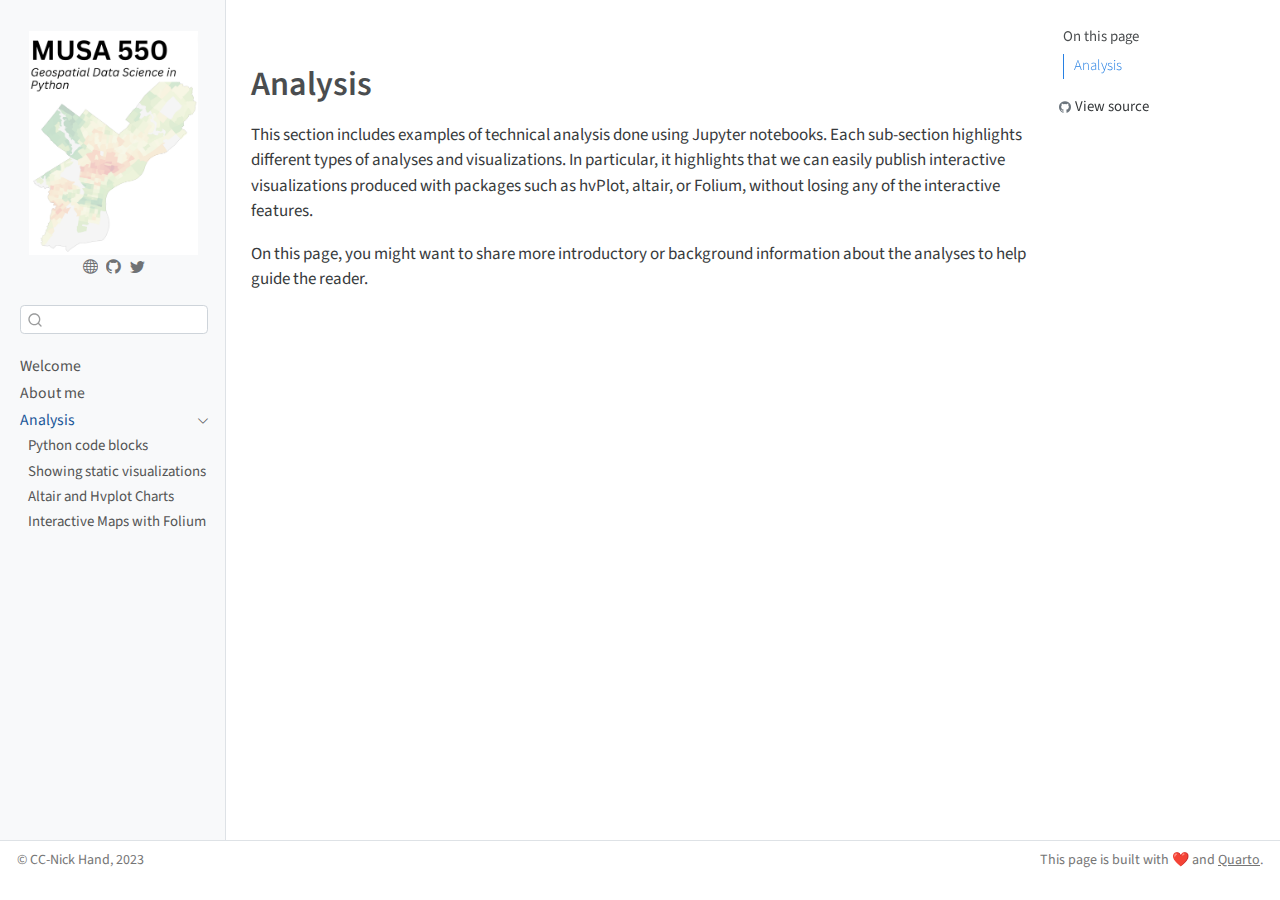
==== docs/analysis/index.html @ ee3fb41c "Initial commit" ====
<!DOCTYPE html>
<html xmlns="http://www.w3.org/1999/xhtml" lang="en" xml:lang="en"><head>

<meta charset="utf-8">
<meta name="generator" content="quarto-1.3.450">

<meta name="viewport" content="width=device-width, initial-scale=1.0, user-scalable=yes">


<title>MUSA 550 Quarto Template – index</title>
<style>
code{white-space: pre-wrap;}
span.smallcaps{font-variant: small-caps;}
div.columns{display: flex; gap: min(4vw, 1.5em);}
div.column{flex: auto; overflow-x: auto;}
div.hanging-indent{margin-left: 1.5em; text-indent: -1.5em;}
ul.task-list{list-style: none;}
ul.task-list li input[type="checkbox"] {
  width: 0.8em;
  margin: 0 0.8em 0.2em -1em; /* quarto-specific, see https://github.com/quarto-dev/quarto-cli/issues/4556 */ 
  vertical-align: middle;
}
</style>


<script src="../site_libs/quarto-nav/quarto-nav.js"></script>
<script src="../site_libs/clipboard/clipboard.min.js"></script>
<script src="../site_libs/quarto-search/autocomplete.umd.js"></script>
<script src="../site_libs/quarto-search/fuse.min.js"></script>
<script src="../site_libs/quarto-search/quarto-search.js"></script>
<meta name="quarto:offset" content="../">
<script src="../site_libs/quarto-html/quarto.js"></script>
<script src="../site_libs/quarto-html/popper.min.js"></script>
<script src="../site_libs/quarto-html/tippy.umd.min.js"></script>
<script src="../site_libs/quarto-html/anchor.min.js"></script>
<link href="../site_libs/quarto-html/tippy.css" rel="stylesheet">
<link href="../site_libs/quarto-html/quarto-syntax-highlighting.css" rel="stylesheet" id="quarto-text-highlighting-styles">
<script src="../site_libs/bootstrap/bootstrap.min.js"></script>
<link href="../site_libs/bootstrap/bootstrap-icons.css" rel="stylesheet">
<link href="../site_libs/bootstrap/bootstrap.min.css" rel="stylesheet" id="quarto-bootstrap" data-mode="light">
<script id="quarto-search-options" type="application/json">{
  "location": "sidebar",
  "copy-button": false,
  "collapse-after": 3,
  "panel-placement": "start",
  "type": "textbox",
  "limit": 20,
  "language": {
    "search-no-results-text": "No results",
    "search-matching-documents-text": "matching documents",
    "search-copy-link-title": "Copy link to search",
    "search-hide-matches-text": "Hide additional matches",
    "search-more-match-text": "more match in this document",
    "search-more-matches-text": "more matches in this document",
    "search-clear-button-title": "Clear",
    "search-detached-cancel-button-title": "Cancel",
    "search-submit-button-title": "Submit",
    "search-label": "Search"
  }
}</script>


<link rel="stylesheet" href="../styles.css">
</head>

<body class="nav-sidebar docked">

<div id="quarto-search-results"></div>
  <header id="quarto-header" class="headroom fixed-top">
  <nav class="quarto-secondary-nav">
    <div class="container-fluid d-flex">
      <button type="button" class="quarto-btn-toggle btn" data-bs-toggle="collapse" data-bs-target="#quarto-sidebar,#quarto-sidebar-glass" aria-controls="quarto-sidebar" aria-expanded="false" aria-label="Toggle sidebar navigation" onclick="if (window.quartoToggleHeadroom) { window.quartoToggleHeadroom(); }">
        <i class="bi bi-layout-text-sidebar-reverse"></i>
      </button>
      <nav class="quarto-page-breadcrumbs" aria-label="breadcrumb"><ol class="breadcrumb"><li class="breadcrumb-item"><a href="../analysis/index.html">Analysis</a></li></ol></nav>
      <a class="flex-grow-1" role="button" data-bs-toggle="collapse" data-bs-target="#quarto-sidebar,#quarto-sidebar-glass" aria-controls="quarto-sidebar" aria-expanded="false" aria-label="Toggle sidebar navigation" onclick="if (window.quartoToggleHeadroom) { window.quartoToggleHeadroom(); }">      
      </a>
      <button type="button" class="btn quarto-search-button" aria-label="" onclick="window.quartoOpenSearch();">
        <i class="bi bi-search"></i>
      </button>
    </div>
  </nav>
</header>
<!-- content -->
<div id="quarto-content" class="quarto-container page-columns page-rows-contents page-layout-article">
<!-- sidebar -->
  <nav id="quarto-sidebar" class="sidebar collapse collapse-horizontal sidebar-navigation docked overflow-auto">
    <div class="pt-lg-2 mt-2 text-center sidebar-header">
      <a href="../index.html" class="sidebar-logo-link">
      <img src="../images/course-icon.png" alt="" class="sidebar-logo py-0 d-lg-inline d-none">
      </a>
      <div class="sidebar-tools-main tools-wide">
    <a href="https://nickhand.dev" rel="" title="Personal Website" class="quarto-navigation-tool px-1" aria-label="Personal Website"><i class="bi bi-globe"></i></a>
    <a href="https://github.com/MUSA-550-Fall-2023/" rel="" title="MUSA 550 GitHub" class="quarto-navigation-tool px-1" aria-label="MUSA 550 GitHub"><i class="bi bi-github"></i></a>
    <a href="https://twitter.com/nicholashand" rel="" title="Nick Hand Twitter" class="quarto-navigation-tool px-1" aria-label="Nick Hand Twitter"><i class="bi bi-twitter"></i></a>
</div>
      </div>
        <div class="mt-2 flex-shrink-0 align-items-center">
        <div class="sidebar-search">
        <div id="quarto-search" class="" title="Search"></div>
        </div>
        </div>
    <div class="sidebar-menu-container"> 
    <ul class="list-unstyled mt-1">
        <li class="sidebar-item">
  <div class="sidebar-item-container"> 
  <a href="../index.html" class="sidebar-item-text sidebar-link">
 <span class="menu-text">Welcome</span></a>
  </div>
</li>
        <li class="sidebar-item">
  <div class="sidebar-item-container"> 
  <a href="../about.html" class="sidebar-item-text sidebar-link">
 <span class="menu-text">About me</span></a>
  </div>
</li>
        <li class="sidebar-item sidebar-item-section">
      <div class="sidebar-item-container"> 
            <a href="../analysis/index.html" class="sidebar-item-text sidebar-link active">
 <span class="menu-text">Analysis</span></a>
          <a class="sidebar-item-toggle text-start" data-bs-toggle="collapse" data-bs-target="#quarto-sidebar-section-1" aria-expanded="true" aria-label="Toggle section">
            <i class="bi bi-chevron-right ms-2"></i>
          </a> 
      </div>
      <ul id="quarto-sidebar-section-1" class="collapse list-unstyled sidebar-section depth1 show">  
          <li class="sidebar-item">
  <div class="sidebar-item-container"> 
  <a href="../analysis/1-python-code-blocks.html" class="sidebar-item-text sidebar-link">
 <span class="menu-text">Python code blocks</span></a>
  </div>
</li>
          <li class="sidebar-item">
  <div class="sidebar-item-container"> 
  <a href="../analysis/2-static-images.html" class="sidebar-item-text sidebar-link">
 <span class="menu-text">Showing static visualizations</span></a>
  </div>
</li>
          <li class="sidebar-item">
  <div class="sidebar-item-container"> 
  <a href="../analysis/3-altair-hvplot.html" class="sidebar-item-text sidebar-link">
 <span class="menu-text">Altair and Hvplot Charts</span></a>
  </div>
</li>
          <li class="sidebar-item">
  <div class="sidebar-item-container"> 
  <a href="../analysis/4-folium.html" class="sidebar-item-text sidebar-link">
 <span class="menu-text">Interactive Maps with Folium</span></a>
  </div>
</li>
      </ul>
  </li>
    </ul>
    </div>
</nav>
<div id="quarto-sidebar-glass" data-bs-toggle="collapse" data-bs-target="#quarto-sidebar,#quarto-sidebar-glass"></div>
<!-- margin-sidebar -->
    <div id="quarto-margin-sidebar" class="sidebar margin-sidebar">
        <nav id="TOC" role="doc-toc" class="toc-active">
    <h2 id="toc-title">On this page</h2>
   
  <ul>
  <li><a href="#analysis" id="toc-analysis" class="nav-link active" data-scroll-target="#analysis">Analysis</a></li>
  </ul>
<div class="toc-actions"><div><i class="bi bi-github"></i></div><div class="action-links"><p><a href="https://github.com/MUSA-550-Fall-2023/quarto-website-template/blob/main/analysis/index.qmd" class="toc-action">View source</a></p></div></div></nav>
    </div>
<!-- main -->
<main class="content" id="quarto-document-content">



<section id="analysis" class="level1">
<h1>Analysis</h1>
<p>This section includes examples of technical analysis done using Jupyter notebooks. Each sub-section highlights different types of analyses and visualizations. In particular, it highlights that we can easily publish interactive visualizations produced with packages such as hvPlot, altair, or Folium, without losing any of the interactive features.</p>
<p>On this page, you might want to share more introductory or background information about the analyses to help guide the reader.</p>


</section>

</main> <!-- /main -->
<script id="quarto-html-after-body" type="application/javascript">
window.document.addEventListener("DOMContentLoaded", function (event) {
  const toggleBodyColorMode = (bsSheetEl) => {
    const mode = bsSheetEl.getAttribute("data-mode");
    const bodyEl = window.document.querySelector("body");
    if (mode === "dark") {
      bodyEl.classList.add("quarto-dark");
      bodyEl.classList.remove("quarto-light");
    } else {
      bodyEl.classList.add("quarto-light");
      bodyEl.classList.remove("quarto-dark");
    }
  }
  const toggleBodyColorPrimary = () => {
    const bsSheetEl = window.document.querySelector("link#quarto-bootstrap");
    if (bsSheetEl) {
      toggleBodyColorMode(bsSheetEl);
    }
  }
  toggleBodyColorPrimary();  
  const icon = "";
  const anchorJS = new window.AnchorJS();
  anchorJS.options = {
    placement: 'right',
    icon: icon
  };
  anchorJS.add('.anchored');
  const isCodeAnnotation = (el) => {
    for (const clz of el.classList) {
      if (clz.startsWith('code-annotation-')) {                     
        return true;
      }
    }
    return false;
  }
  const clipboard = new window.ClipboardJS('.code-copy-button', {
    text: function(trigger) {
      const codeEl = trigger.previousElementSibling.cloneNode(true);
      for (const childEl of codeEl.children) {
        if (isCodeAnnotation(childEl)) {
          childEl.remove();
        }
      }
      return codeEl.innerText;
    }
  });
  clipboard.on('success', function(e) {
    // button target
    const button = e.trigger;
    // don't keep focus
    button.blur();
    // flash "checked"
    button.classList.add('code-copy-button-checked');
    var currentTitle = button.getAttribute("title");
    button.setAttribute("title", "Copied!");
    let tooltip;
    if (window.bootstrap) {
      button.setAttribute("data-bs-toggle", "tooltip");
      button.setAttribute("data-bs-placement", "left");
      button.setAttribute("data-bs-title", "Copied!");
      tooltip = new bootstrap.Tooltip(button, 
        { trigger: "manual", 
          customClass: "code-copy-button-tooltip",
          offset: [0, -8]});
      tooltip.show();    
    }
    setTimeout(function() {
      if (tooltip) {
        tooltip.hide();
        button.removeAttribute("data-bs-title");
        button.removeAttribute("data-bs-toggle");
        button.removeAttribute("data-bs-placement");
      }
      button.setAttribute("title", currentTitle);
      button.classList.remove('code-copy-button-checked');
    }, 1000);
    // clear code selection
    e.clearSelection();
  });
  function tippyHover(el, contentFn) {
    const config = {
      allowHTML: true,
      content: contentFn,
      maxWidth: 500,
      delay: 100,
      arrow: false,
      appendTo: function(el) {
          return el.parentElement;
      },
      interactive: true,
      interactiveBorder: 10,
      theme: 'quarto',
      placement: 'bottom-start'
    };
    window.tippy(el, config); 
  }
  const noterefs = window.document.querySelectorAll('a[role="doc-noteref"]');
  for (var i=0; i<noterefs.length; i++) {
    const ref = noterefs[i];
    tippyHover(ref, function() {
      // use id or data attribute instead here
      let href = ref.getAttribute('data-footnote-href') || ref.getAttribute('href');
      try { href = new URL(href).hash; } catch {}
      const id = href.replace(/^#\/?/, "");
      const note = window.document.getElementById(id);
      return note.innerHTML;
    });
  }
      let selectedAnnoteEl;
      const selectorForAnnotation = ( cell, annotation) => {
        let cellAttr = 'data-code-cell="' + cell + '"';
        let lineAttr = 'data-code-annotation="' +  annotation + '"';
        const selector = 'span[' + cellAttr + '][' + lineAttr + ']';
        return selector;
      }
      const selectCodeLines = (annoteEl) => {
        const doc = window.document;
        const targetCell = annoteEl.getAttribute("data-target-cell");
        const targetAnnotation = annoteEl.getAttribute("data-target-annotation");
        const annoteSpan = window.document.querySelector(selectorForAnnotation(targetCell, targetAnnotation));
        const lines = annoteSpan.getAttribute("data-code-lines").split(",");
        const lineIds = lines.map((line) => {
          return targetCell + "-" + line;
        })
        let top = null;
        let height = null;
        let parent = null;
        if (lineIds.length > 0) {
            //compute the position of the single el (top and bottom and make a div)
            const el = window.document.getElementById(lineIds[0]);
            top = el.offsetTop;
            height = el.offsetHeight;
            parent = el.parentElement.parentElement;
          if (lineIds.length > 1) {
            const lastEl = window.document.getElementById(lineIds[lineIds.length - 1]);
            const bottom = lastEl.offsetTop + lastEl.offsetHeight;
            height = bottom - top;
          }
          if (top !== null && height !== null && parent !== null) {
            // cook up a div (if necessary) and position it 
            let div = window.document.getElementById("code-annotation-line-highlight");
            if (div === null) {
              div = window.document.createElement("div");
              div.setAttribute("id", "code-annotation-line-highlight");
              div.style.position = 'absolute';
              parent.appendChild(div);
            }
            div.style.top = top - 2 + "px";
            div.style.height = height + 4 + "px";
            let gutterDiv = window.document.getElementById("code-annotation-line-highlight-gutter");
            if (gutterDiv === null) {
              gutterDiv = window.document.createElement("div");
              gutterDiv.setAttribute("id", "code-annotation-line-highlight-gutter");
              gutterDiv.style.position = 'absolute';
              const codeCell = window.document.getElementById(targetCell);
              const gutter = codeCell.querySelector('.code-annotation-gutter');
              gutter.appendChild(gutterDiv);
            }
            gutterDiv.style.top = top - 2 + "px";
            gutterDiv.style.height = height + 4 + "px";
          }
          selectedAnnoteEl = annoteEl;
        }
      };
      const unselectCodeLines = () => {
        const elementsIds = ["code-annotation-line-highlight", "code-annotation-line-highlight-gutter"];
        elementsIds.forEach((elId) => {
          const div = window.document.getElementById(elId);
          if (div) {
            div.remove();
          }
        });
        selectedAnnoteEl = undefined;
      };
      // Attach click handler to the DT
      const annoteDls = window.document.querySelectorAll('dt[data-target-cell]');
      for (const annoteDlNode of annoteDls) {
        annoteDlNode.addEventListener('click', (event) => {
          const clickedEl = event.target;
          if (clickedEl !== selectedAnnoteEl) {
            unselectCodeLines();
            const activeEl = window.document.querySelector('dt[data-target-cell].code-annotation-active');
            if (activeEl) {
              activeEl.classList.remove('code-annotation-active');
            }
            selectCodeLines(clickedEl);
            clickedEl.classList.add('code-annotation-active');
          } else {
            // Unselect the line
            unselectCodeLines();
            clickedEl.classList.remove('code-annotation-active');
          }
        });
      }
  const findCites = (el) => {
    const parentEl = el.parentElement;
    if (parentEl) {
      const cites = parentEl.dataset.cites;
      if (cites) {
        return {
          el,
          cites: cites.split(' ')
        };
      } else {
        return findCites(el.parentElement)
      }
    } else {
      return undefined;
    }
  };
  var bibliorefs = window.document.querySelectorAll('a[role="doc-biblioref"]');
  for (var i=0; i<bibliorefs.length; i++) {
    const ref = bibliorefs[i];
    const citeInfo = findCites(ref);
    if (citeInfo) {
      tippyHover(citeInfo.el, function() {
        var popup = window.document.createElement('div');
        citeInfo.cites.forEach(function(cite) {
          var citeDiv = window.document.createElement('div');
          citeDiv.classList.add('hanging-indent');
          citeDiv.classList.add('csl-entry');
          var biblioDiv = window.document.getElementById('ref-' + cite);
          if (biblioDiv) {
            citeDiv.innerHTML = biblioDiv.innerHTML;
          }
          popup.appendChild(citeDiv);
        });
        return popup.innerHTML;
      });
    }
  }
});
</script>
</div> <!-- /content -->
<footer class="footer">
  <div class="nav-footer">
    <div class="nav-footer-left">© CC-Nick Hand, 2023</div>   
    <div class="nav-footer-center">
      &nbsp;
    </div>
    <div class="nav-footer-right">This page is built with ❤️ and <a href="https://quarto.org/">Quarto</a>.</div>
  </div>
</footer>



</body></html>
---- docs/site_libs/quarto-html/tippy.css ----
.tippy-box[data-animation=fade][data-state=hidden]{opacity:0}[data-tippy-root]{max-width:calc(100vw - 10px)}.tippy-box{position:relative;background-color:#333;color:#fff;border-radius:4px;font-size:14px;line-height:1.4;white-space:normal;outline:0;transition-property:transform,visibility,opacity}.tippy-box[data-placement^=top]>.tippy-arrow{bottom:0}.tippy-box[data-placement^=top]>.tippy-arrow:before{bottom:-7px;left:0;border-width:8px 8px 0;border-top-color:initial;transform-origin:center top}.tippy-box[data-placement^=bottom]>.tippy-arrow{top:0}.tippy-box[data-placement^=bottom]>.tippy-arrow:before{top:-7px;left:0;border-width:0 8px 8px;border-bottom-color:initial;transform-origin:center bottom}.tippy-box[data-placement^=left]>.tippy-arrow{right:0}.tippy-box[data-placement^=left]>.tippy-arrow:before{border-width:8px 0 8px 8px;border-left-color:initial;right:-7px;transform-origin:center left}.tippy-box[data-placement^=right]>.tippy-arrow{left:0}.tippy-box[data-placement^=right]>.tippy-arrow:before{left:-7px;border-width:8px 8px 8px 0;border-right-color:initial;transform-origin:center right}.tippy-box[data-inertia][data-state=visible]{transition-timing-function:cubic-bezier(.54,1.5,.38,1.11)}.tippy-arrow{width:16px;height:16px;color:#333}.tippy-arrow:before{content:"";position:absolute;border-color:transparent;border-style:solid}.tippy-content{position:relative;padding:5px 9px;z-index:1}
---- docs/site_libs/quarto-html/quarto-syntax-highlighting.css ----
/* quarto syntax highlight colors */
:root {
  --quarto-hl-kw-color: #859900;
  --quarto-hl-fu-color: #268bd2;
  --quarto-hl-va-color: #268bd2;
  --quarto-hl-cf-color: #859900;
  --quarto-hl-op-color: #859900;
  --quarto-hl-bu-color: #cb4b16;
  --quarto-hl-ex-color: #268bd2;
  --quarto-hl-pp-color: #cb4b16;
  --quarto-hl-at-color: #268bd2;
  --quarto-hl-ch-color: #2aa198;
  --quarto-hl-sc-color: #dc322f;
  --quarto-hl-st-color: #2aa198;
  --quarto-hl-vs-color: #2aa198;
  --quarto-hl-ss-color: #dc322f;
  --quarto-hl-im-color: #2aa198;
  --quarto-hl-dt-color: #b58900;
  --quarto-hl-dv-color: #2aa198;
  --quarto-hl-bn-color: #2aa198;
  --quarto-hl-fl-color: #2aa198;
  --quarto-hl-cn-color: #2aa198;
  --quarto-hl-co-color: #93a1a1;
  --quarto-hl-do-color: #dc322f;
  --quarto-hl-an-color: #268bd2;
  --quarto-hl-cv-color: #2aa198;
  --quarto-hl-re-color: #268bd2;
  --quarto-hl-in-color: #b58900;
  --quarto-hl-wa-color: #cb4b16;
  --quarto-hl-al-color: #d33682;
  --quarto-hl-er-color: #dc322f;
}

/* other quarto variables */
:root {
  --quarto-font-monospace: SFMono-Regular, Menlo, Monaco, Consolas, "Liberation Mono", "Courier New", monospace;
}

pre > code.sourceCode > span {
  color: #657b83;
  font-style: inherit;
}

code span {
  color: #657b83;
  font-style: inherit;
}

code.sourceCode > span {
  color: #657b83;
  font-style: inherit;
}

div.sourceCode,
div.sourceCode pre.sourceCode {
  color: #657b83;
  font-style: inherit;
}

code span.kw {
  color: #859900;
  font-weight: bold;
}

code span.fu {
  color: #268bd2;
}

code span.va {
  color: #268bd2;
}

code span.cf {
  color: #859900;
  font-weight: bold;
}

code span.op {
  color: #859900;
}

code span.bu {
  color: #cb4b16;
}

code span.ex {
  color: #268bd2;
  font-weight: bold;
}

code span.pp {
  color: #cb4b16;
}

code span.at {
  color: #268bd2;
}

code span.ch {
  color: #2aa198;
}

code span.sc {
  color: #dc322f;
}

code span.st {
  color: #2aa198;
}

code span.vs {
  color: #2aa198;
}

code span.ss {
  color: #dc322f;
}

code span.im {
  color: #2aa198;
}

code span.dt {
  color: #b58900;
  font-weight: bold;
}

code span.dv {
  color: #2aa198;
}

code span.bn {
  color: #2aa198;
}

code span.fl {
  color: #2aa198;
}

code span.cn {
  color: #2aa198;
  font-weight: bold;
}

code span.co {
  color: #93a1a1;
  font-style: italic;
}

code span.do {
  color: #dc322f;
}

code span.an {
  color: #268bd2;
}

code span.cv {
  color: #2aa198;
}

code span.re {
  color: #268bd2;
  background-color: #eee8d5;
}

code span.in {
  color: #b58900;
}

code span.wa {
  color: #cb4b16;
}

code span.al {
  color: #d33682;
  font-weight: bold;
}

code span.er {
  color: #dc322f;
  text-decoration: underline;
}

.prevent-inlining {
  content: "</";
}

/*# sourceMappingURL=debc5d5d77c3f9108843748ff7464032.css.map */
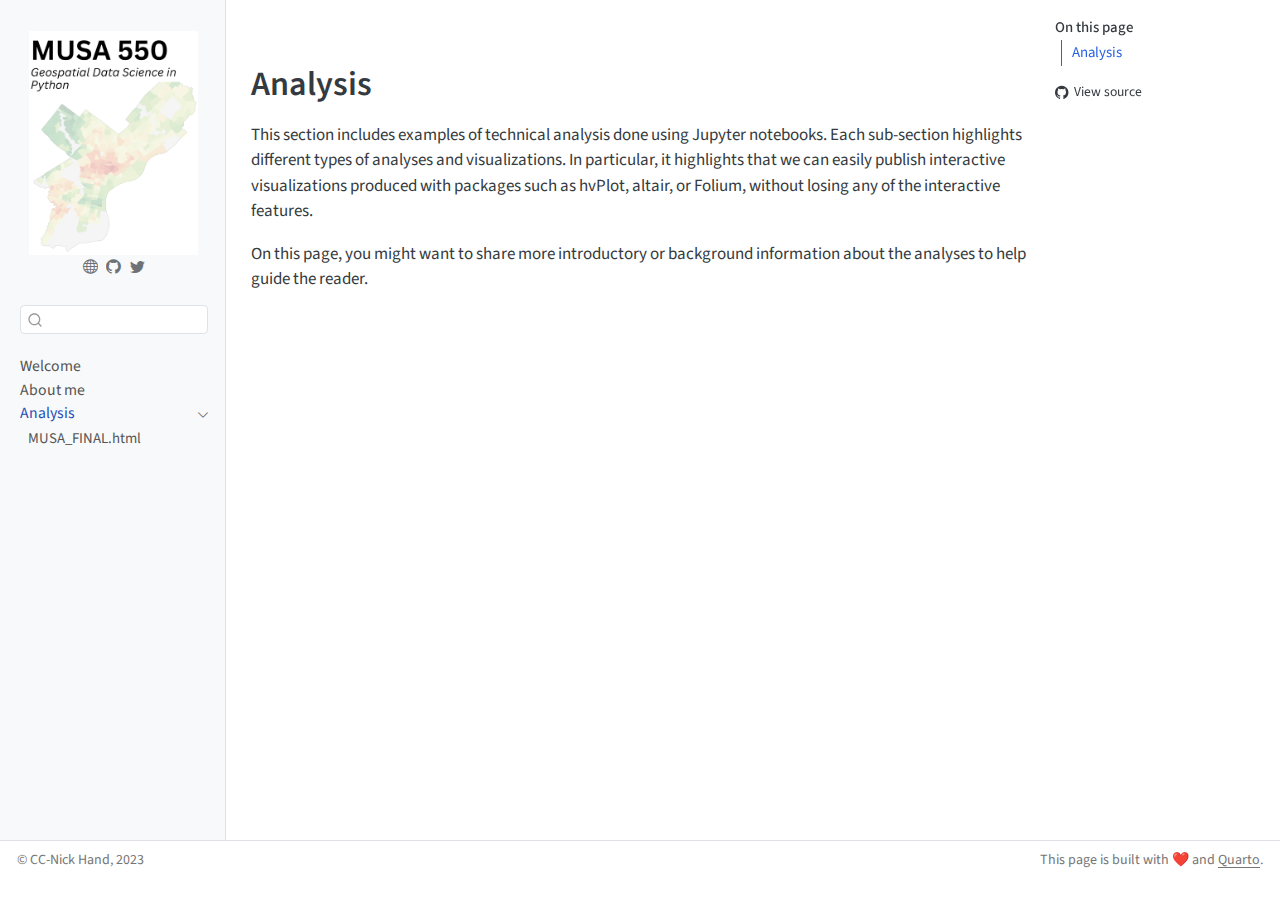
==== commit 2c7477cd: "changes" ====
--- a/docs/analysis/index.html
+++ b/docs/analysis/index.html
@@ -2,12 +2,12 @@
 <html xmlns="http://www.w3.org/1999/xhtml" lang="en" xml:lang="en"><head>
 
 <meta charset="utf-8">
-<meta name="generator" content="quarto-1.3.450">
+<meta name="generator" content="quarto-1.4.553">
 
 <meta name="viewport" content="width=device-width, initial-scale=1.0, user-scalable=yes">
 
 
-<title>MUSA 550 Quarto Template – index</title>
+<title>MUSA 550 Quarto Template</title>
 <style>
 code{white-space: pre-wrap;}
 span.smallcaps{font-variant: small-caps;}
@@ -44,7 +44,13 @@
   "collapse-after": 3,
   "panel-placement": "start",
   "type": "textbox",
-  "limit": 20,
+  "limit": 50,
+  "keyboard-shortcut": [
+    "f",
+    "/",
+    "s"
+  ],
+  "show-item-context": false,
   "language": {
     "search-no-results-text": "No results",
     "search-matching-documents-text": "matching documents",
@@ -53,6 +59,7 @@
     "search-more-match-text": "more match in this document",
     "search-more-matches-text": "more matches in this document",
     "search-clear-button-title": "Clear",
+    "search-text-placeholder": "",
     "search-detached-cancel-button-title": "Cancel",
     "search-submit-button-title": "Submit",
     "search-label": "Search"
@@ -69,12 +76,12 @@
   <header id="quarto-header" class="headroom fixed-top">
   <nav class="quarto-secondary-nav">
     <div class="container-fluid d-flex">
-      <button type="button" class="quarto-btn-toggle btn" data-bs-toggle="collapse" data-bs-target="#quarto-sidebar,#quarto-sidebar-glass" aria-controls="quarto-sidebar" aria-expanded="false" aria-label="Toggle sidebar navigation" onclick="if (window.quartoToggleHeadroom) { window.quartoToggleHeadroom(); }">
+      <button type="button" class="quarto-btn-toggle btn" data-bs-toggle="collapse" data-bs-target=".quarto-sidebar-collapse-item" aria-controls="quarto-sidebar" aria-expanded="false" aria-label="Toggle sidebar navigation" onclick="if (window.quartoToggleHeadroom) { window.quartoToggleHeadroom(); }">
         <i class="bi bi-layout-text-sidebar-reverse"></i>
       </button>
-      <nav class="quarto-page-breadcrumbs" aria-label="breadcrumb"><ol class="breadcrumb"><li class="breadcrumb-item"><a href="../analysis/index.html">Analysis</a></li></ol></nav>
-      <a class="flex-grow-1" role="button" data-bs-toggle="collapse" data-bs-target="#quarto-sidebar,#quarto-sidebar-glass" aria-controls="quarto-sidebar" aria-expanded="false" aria-label="Toggle sidebar navigation" onclick="if (window.quartoToggleHeadroom) { window.quartoToggleHeadroom(); }">      
-      </a>
+        <nav class="quarto-page-breadcrumbs" aria-label="breadcrumb"><ol class="breadcrumb"><li class="breadcrumb-item"><a href="../analysis/index.html">Analysis</a></li></ol></nav>
+        <a class="flex-grow-1" role="button" data-bs-toggle="collapse" data-bs-target=".quarto-sidebar-collapse-item" aria-controls="quarto-sidebar" aria-expanded="false" aria-label="Toggle sidebar navigation" onclick="if (window.quartoToggleHeadroom) { window.quartoToggleHeadroom(); }">      
+        </a>
       <button type="button" class="btn quarto-search-button" aria-label="" onclick="window.quartoOpenSearch();">
         <i class="bi bi-search"></i>
       </button>
@@ -84,15 +91,15 @@
 <!-- content -->
 <div id="quarto-content" class="quarto-container page-columns page-rows-contents page-layout-article">
 <!-- sidebar -->
-  <nav id="quarto-sidebar" class="sidebar collapse collapse-horizontal sidebar-navigation docked overflow-auto">
+  <nav id="quarto-sidebar" class="sidebar collapse collapse-horizontal quarto-sidebar-collapse-item sidebar-navigation docked overflow-auto">
     <div class="pt-lg-2 mt-2 text-center sidebar-header">
       <a href="../index.html" class="sidebar-logo-link">
       <img src="../images/course-icon.png" alt="" class="sidebar-logo py-0 d-lg-inline d-none">
       </a>
       <div class="sidebar-tools-main tools-wide">
-    <a href="https://nickhand.dev" rel="" title="Personal Website" class="quarto-navigation-tool px-1" aria-label="Personal Website"><i class="bi bi-globe"></i></a>
-    <a href="https://github.com/MUSA-550-Fall-2023/" rel="" title="MUSA 550 GitHub" class="quarto-navigation-tool px-1" aria-label="MUSA 550 GitHub"><i class="bi bi-github"></i></a>
-    <a href="https://twitter.com/nicholashand" rel="" title="Nick Hand Twitter" class="quarto-navigation-tool px-1" aria-label="Nick Hand Twitter"><i class="bi bi-twitter"></i></a>
+    <a href="https://nickhand.dev" title="Personal Website" class="quarto-navigation-tool px-1" aria-label="Personal Website"><i class="bi bi-globe"></i></a>
+    <a href="https://github.com/MUSA-550-Fall-2023/" title="MUSA 550 GitHub" class="quarto-navigation-tool px-1" aria-label="MUSA 550 GitHub"><i class="bi bi-github"></i></a>
+    <a href="https://twitter.com/nicholashand" title="Nick Hand Twitter" class="quarto-navigation-tool px-1" aria-label="Nick Hand Twitter"><i class="bi bi-twitter"></i></a>
 </div>
       </div>
         <div class="mt-2 flex-shrink-0 align-items-center">
@@ -125,26 +132,8 @@
       <ul id="quarto-sidebar-section-1" class="collapse list-unstyled sidebar-section depth1 show">  
           <li class="sidebar-item">
   <div class="sidebar-item-container"> 
-  <a href="../analysis/1-python-code-blocks.html" class="sidebar-item-text sidebar-link">
- <span class="menu-text">Python code blocks</span></a>
-  </div>
-</li>
-          <li class="sidebar-item">
-  <div class="sidebar-item-container"> 
-  <a href="../analysis/2-static-images.html" class="sidebar-item-text sidebar-link">
- <span class="menu-text">Showing static visualizations</span></a>
-  </div>
-</li>
-          <li class="sidebar-item">
-  <div class="sidebar-item-container"> 
-  <a href="../analysis/3-altair-hvplot.html" class="sidebar-item-text sidebar-link">
- <span class="menu-text">Altair and Hvplot Charts</span></a>
-  </div>
-</li>
-          <li class="sidebar-item">
-  <div class="sidebar-item-container"> 
-  <a href="../analysis/4-folium.html" class="sidebar-item-text sidebar-link">
- <span class="menu-text">Interactive Maps with Folium</span></a>
+  <a href="../analysis/MUSA_FINAL.html" class="sidebar-item-text sidebar-link">
+ <span class="menu-text">MUSA_FINAL.html</span></a>
   </div>
 </li>
       </ul>
@@ -152,7 +141,7 @@
     </ul>
     </div>
 </nav>
-<div id="quarto-sidebar-glass" data-bs-toggle="collapse" data-bs-target="#quarto-sidebar,#quarto-sidebar-glass"></div>
+<div id="quarto-sidebar-glass" class="quarto-sidebar-collapse-item" data-bs-toggle="collapse" data-bs-target=".quarto-sidebar-collapse-item"></div>
 <!-- margin-sidebar -->
     <div id="quarto-margin-sidebar" class="sidebar margin-sidebar">
         <nav id="TOC" role="doc-toc" class="toc-active">
@@ -161,10 +150,11 @@
   <ul>
   <li><a href="#analysis" id="toc-analysis" class="nav-link active" data-scroll-target="#analysis">Analysis</a></li>
   </ul>
-<div class="toc-actions"><div><i class="bi bi-github"></i></div><div class="action-links"><p><a href="https://github.com/MUSA-550-Fall-2023/quarto-website-template/blob/main/analysis/index.qmd" class="toc-action">View source</a></p></div></div></nav>
+<div class="toc-actions"><ul><li><a href="https://github.com/MUSA-550-Fall-2023/quarto-website-template/blob/main/analysis/index.qmd" class="toc-action"><i class="bi bi-github"></i>View source</a></li></ul></div></nav>
     </div>
 <!-- main -->
 <main class="content" id="quarto-document-content">
+
 
 
 
@@ -256,10 +246,27 @@
     // clear code selection
     e.clearSelection();
   });
-  function tippyHover(el, contentFn) {
+    var localhostRegex = new RegExp(/^(?:http|https):\/\/localhost\:?[0-9]*\//);
+    var mailtoRegex = new RegExp(/^mailto:/);
+      var filterRegex = new RegExp("https:\/\/musa-550-fall-2023\.github\.io\/quarto-website-template");
+    var isInternal = (href) => {
+        return filterRegex.test(href) || localhostRegex.test(href) || mailtoRegex.test(href);
+    }
+    // Inspect non-navigation links and adorn them if external
+ 	var links = window.document.querySelectorAll('a[href]:not(.nav-link):not(.navbar-brand):not(.toc-action):not(.sidebar-link):not(.sidebar-item-toggle):not(.pagination-link):not(.no-external):not([aria-hidden]):not(.dropdown-item):not(.quarto-navigation-tool)');
+    for (var i=0; i<links.length; i++) {
+      const link = links[i];
+      if (!isInternal(link.href)) {
+        // undo the damage that might have been done by quarto-nav.js in the case of
+        // links that we want to consider external
+        if (link.dataset.originalHref !== undefined) {
+          link.href = link.dataset.originalHref;
+        }
+      }
+    }
+  function tippyHover(el, contentFn, onTriggerFn, onUntriggerFn) {
     const config = {
       allowHTML: true,
-      content: contentFn,
       maxWidth: 500,
       delay: 100,
       arrow: false,
@@ -269,8 +276,17 @@
       interactive: true,
       interactiveBorder: 10,
       theme: 'quarto',
-      placement: 'bottom-start'
+      placement: 'bottom-start',
     };
+    if (contentFn) {
+      config.content = contentFn;
+    }
+    if (onTriggerFn) {
+      config.onTrigger = onTriggerFn;
+    }
+    if (onUntriggerFn) {
+      config.onUntrigger = onUntriggerFn;
+    }
     window.tippy(el, config); 
   }
   const noterefs = window.document.querySelectorAll('a[role="doc-noteref"]');
@@ -282,7 +298,130 @@
       try { href = new URL(href).hash; } catch {}
       const id = href.replace(/^#\/?/, "");
       const note = window.document.getElementById(id);
-      return note.innerHTML;
+      if (note) {
+        return note.innerHTML;
+      } else {
+        return "";
+      }
+    });
+  }
+  const xrefs = window.document.querySelectorAll('a.quarto-xref');
+  const processXRef = (id, note) => {
+    // Strip column container classes
+    const stripColumnClz = (el) => {
+      el.classList.remove("page-full", "page-columns");
+      if (el.children) {
+        for (const child of el.children) {
+          stripColumnClz(child);
+        }
+      }
+    }
+    stripColumnClz(note)
+    if (id === null || id.startsWith('sec-')) {
+      // Special case sections, only their first couple elements
+      const container = document.createElement("div");
+      if (note.children && note.children.length > 2) {
+        container.appendChild(note.children[0].cloneNode(true));
+        for (let i = 1; i < note.children.length; i++) {
+          const child = note.children[i];
+          if (child.tagName === "P" && child.innerText === "") {
+            continue;
+          } else {
+            container.appendChild(child.cloneNode(true));
+            break;
+          }
+        }
+        if (window.Quarto?.typesetMath) {
+          window.Quarto.typesetMath(container);
+        }
+        return container.innerHTML
+      } else {
+        if (window.Quarto?.typesetMath) {
+          window.Quarto.typesetMath(note);
+        }
+        return note.innerHTML;
+      }
+    } else {
+      // Remove any anchor links if they are present
+      const anchorLink = note.querySelector('a.anchorjs-link');
+      if (anchorLink) {
+        anchorLink.remove();
+      }
+      if (window.Quarto?.typesetMath) {
+        window.Quarto.typesetMath(note);
+      }
+      // TODO in 1.5, we should make sure this works without a callout special case
+      if (note.classList.contains("callout")) {
+        return note.outerHTML;
+      } else {
+        return note.innerHTML;
+      }
+    }
+  }
+  for (var i=0; i<xrefs.length; i++) {
+    const xref = xrefs[i];
+    tippyHover(xref, undefined, function(instance) {
+      instance.disable();
+      let url = xref.getAttribute('href');
+      let hash = undefined; 
+      if (url.startsWith('#')) {
+        hash = url;
+      } else {
+        try { hash = new URL(url).hash; } catch {}
+      }
+      if (hash) {
+        const id = hash.replace(/^#\/?/, "");
+        const note = window.document.getElementById(id);
+        if (note !== null) {
+          try {
+            const html = processXRef(id, note.cloneNode(true));
+            instance.setContent(html);
+          } finally {
+            instance.enable();
+            instance.show();
+          }
+        } else {
+          // See if we can fetch this
+          fetch(url.split('#')[0])
+          .then(res => res.text())
+          .then(html => {
+            const parser = new DOMParser();
+            const htmlDoc = parser.parseFromString(html, "text/html");
+            const note = htmlDoc.getElementById(id);
+            if (note !== null) {
+              const html = processXRef(id, note);
+              instance.setContent(html);
+            } 
+          }).finally(() => {
+            instance.enable();
+            instance.show();
+          });
+        }
+      } else {
+        // See if we can fetch a full url (with no hash to target)
+        // This is a special case and we should probably do some content thinning / targeting
+        fetch(url)
+        .then(res => res.text())
+        .then(html => {
+          const parser = new DOMParser();
+          const htmlDoc = parser.parseFromString(html, "text/html");
+          const note = htmlDoc.querySelector('main.content');
+          if (note !== null) {
+            // This should only happen for chapter cross references
+            // (since there is no id in the URL)
+            // remove the first header
+            if (note.children.length > 0 && note.children[0].tagName === "HEADER") {
+              note.children[0].remove();
+            }
+            const html = processXRef(null, note);
+            instance.setContent(html);
+          } 
+        }).finally(() => {
+          instance.enable();
+          instance.show();
+        });
+      }
+    }, function(instance) {
     });
   }
       let selectedAnnoteEl;
@@ -326,6 +465,7 @@
             }
             div.style.top = top - 2 + "px";
             div.style.height = height + 4 + "px";
+            div.style.left = 0;
             let gutterDiv = window.document.getElementById("code-annotation-line-highlight-gutter");
             if (gutterDiv === null) {
               gutterDiv = window.document.createElement("div");
@@ -351,6 +491,32 @@
         });
         selectedAnnoteEl = undefined;
       };
+        // Handle positioning of the toggle
+    window.addEventListener(
+      "resize",
+      throttle(() => {
+        elRect = undefined;
+        if (selectedAnnoteEl) {
+          selectCodeLines(selectedAnnoteEl);
+        }
+      }, 10)
+    );
+    function throttle(fn, ms) {
+    let throttle = false;
+    let timer;
+      return (...args) => {
+        if(!throttle) { // first call gets through
+            fn.apply(this, args);
+            throttle = true;
+        } else { // all the others get throttled
+            if(timer) clearTimeout(timer); // cancel #2
+            timer = setTimeout(() => {
+              fn.apply(this, args);
+              timer = throttle = false;
+            }, ms);
+        }
+      };
+    }
       // Attach click handler to the DT
       const annoteDls = window.document.querySelectorAll('dt[data-target-cell]');
       for (const annoteDlNode of annoteDls) {
@@ -413,14 +579,19 @@
 </div> <!-- /content -->
 <footer class="footer">
   <div class="nav-footer">
-    <div class="nav-footer-left">© CC-Nick Hand, 2023</div>   
+    <div class="nav-footer-left">
+<p>© CC-Nick Hand, 2023</p>
+</div>   
     <div class="nav-footer-center">
       &nbsp;
-    </div>
-    <div class="nav-footer-right">This page is built with ❤️ and <a href="https://quarto.org/">Quarto</a>.</div>
+    <div class="toc-actions d-sm-block d-md-none"><ul><li><a href="https://github.com/MUSA-550-Fall-2023/quarto-website-template/blob/main/analysis/index.qmd" class="toc-action"><i class="bi bi-github"></i>View source</a></li></ul></div></div>
+    <div class="nav-footer-right">
+<p>This page is built with ❤️ and <a href="https://quarto.org/">Quarto</a>.</p>
+</div>
   </div>
 </footer>
 
 
 
+
 </body></html>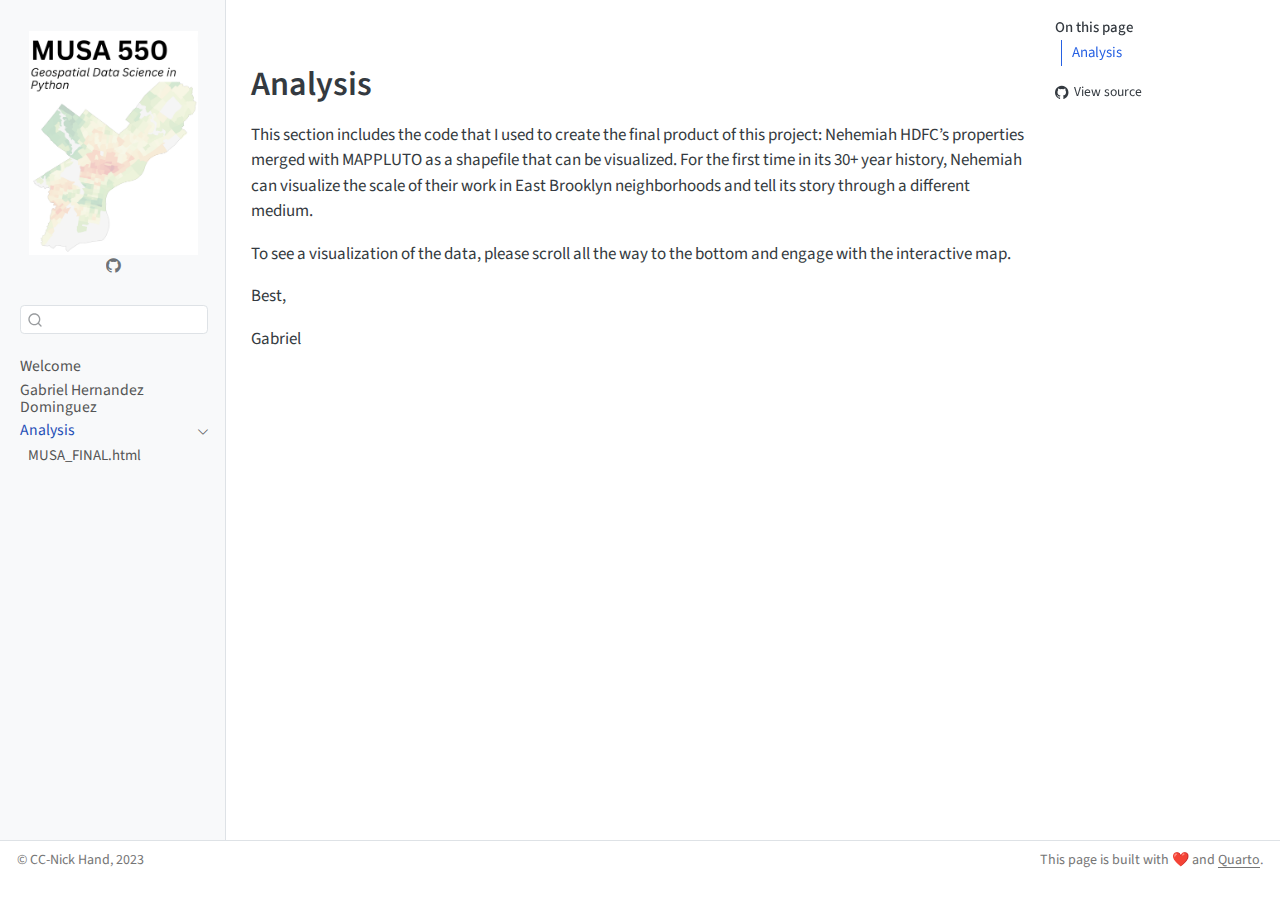
==== commit f2907a22: "rendered quarto" ====
--- a/docs/analysis/index.html
+++ b/docs/analysis/index.html
@@ -7,7 +7,7 @@
 <meta name="viewport" content="width=device-width, initial-scale=1.0, user-scalable=yes">
 
 
-<title>MUSA 550 Quarto Template</title>
+<title>MUSA 550 Final Project</title>
 <style>
 code{white-space: pre-wrap;}
 span.smallcaps{font-variant: small-caps;}
@@ -96,10 +96,8 @@
       <a href="../index.html" class="sidebar-logo-link">
       <img src="../images/course-icon.png" alt="" class="sidebar-logo py-0 d-lg-inline d-none">
       </a>
-      <div class="sidebar-tools-main tools-wide">
-    <a href="https://nickhand.dev" title="Personal Website" class="quarto-navigation-tool px-1" aria-label="Personal Website"><i class="bi bi-globe"></i></a>
-    <a href="https://github.com/MUSA-550-Fall-2023/" title="MUSA 550 GitHub" class="quarto-navigation-tool px-1" aria-label="MUSA 550 GitHub"><i class="bi bi-github"></i></a>
-    <a href="https://twitter.com/nicholashand" title="Nick Hand Twitter" class="quarto-navigation-tool px-1" aria-label="Nick Hand Twitter"><i class="bi bi-twitter"></i></a>
+      <div class="sidebar-tools-main">
+    <a href="https://github.com/ghernandezd215" title="My Github" class="quarto-navigation-tool px-1" aria-label="My Github"><i class="bi bi-github"></i></a>
 </div>
       </div>
         <div class="mt-2 flex-shrink-0 align-items-center">
@@ -118,7 +116,7 @@
         <li class="sidebar-item">
   <div class="sidebar-item-container"> 
   <a href="../about.html" class="sidebar-item-text sidebar-link">
- <span class="menu-text">About me</span></a>
+ <span class="menu-text">Gabriel Hernandez Dominguez</span></a>
   </div>
 </li>
         <li class="sidebar-item sidebar-item-section">
@@ -160,8 +158,10 @@
 
 <section id="analysis" class="level1">
 <h1>Analysis</h1>
-<p>This section includes examples of technical analysis done using Jupyter notebooks. Each sub-section highlights different types of analyses and visualizations. In particular, it highlights that we can easily publish interactive visualizations produced with packages such as hvPlot, altair, or Folium, without losing any of the interactive features.</p>
-<p>On this page, you might want to share more introductory or background information about the analyses to help guide the reader.</p>
+<p>This section includes the code that I used to create the final product of this project: Nehemiah HDFC’s properties merged with MAPPLUTO as a shapefile that can be visualized. For the first time in its 30+ year history, Nehemiah can visualize the scale of their work in East Brooklyn neighborhoods and tell its story through a different medium.</p>
+<p>To see a visualization of the data, please scroll all the way to the bottom and engage with the interactive map.</p>
+<p>Best,</p>
+<p>Gabriel</p>
 
 
 </section>
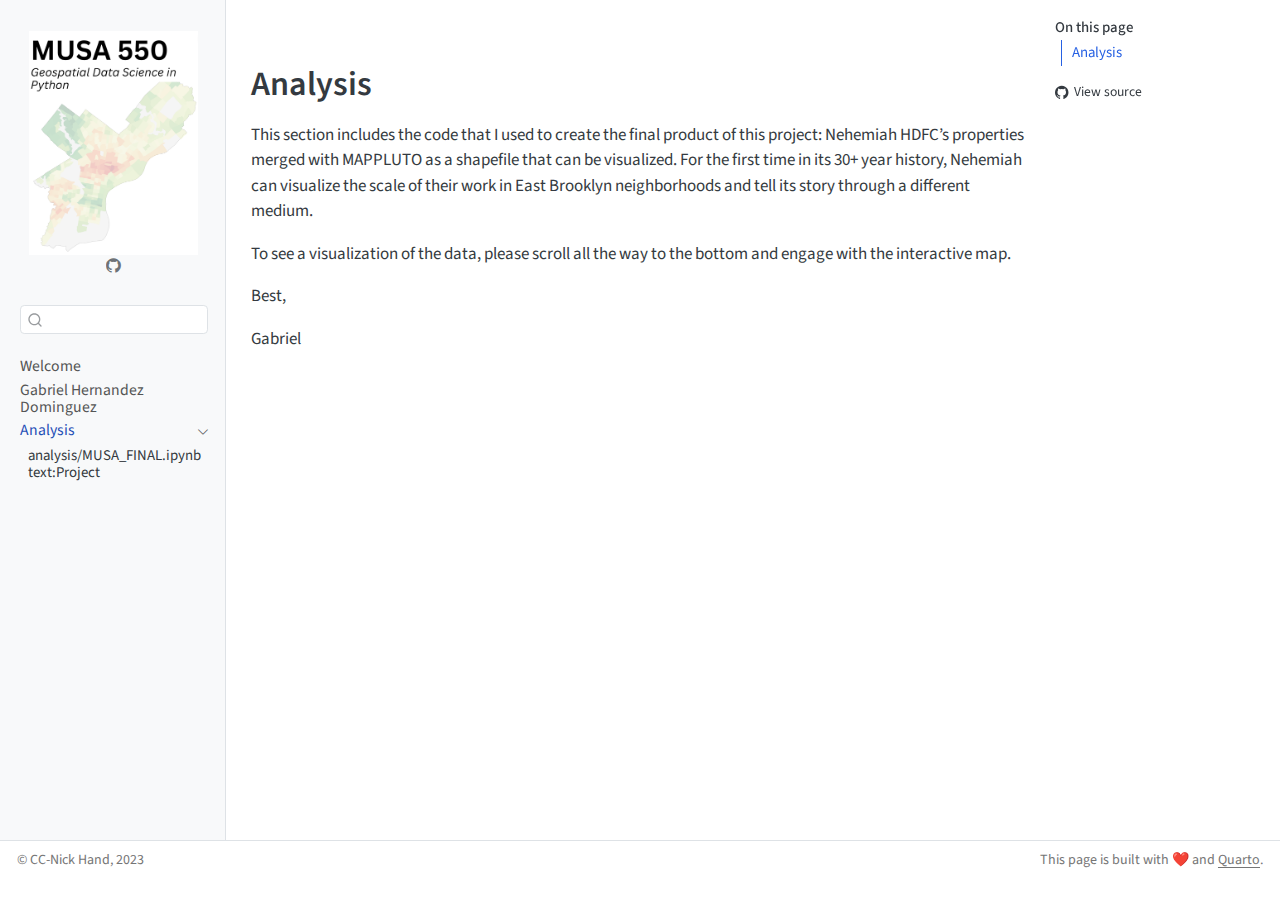
==== commit 861eb642: "update" ====
--- a/docs/analysis/index.html
+++ b/docs/analysis/index.html
@@ -129,11 +129,8 @@
       </div>
       <ul id="quarto-sidebar-section-1" class="collapse list-unstyled sidebar-section depth1 show">  
           <li class="sidebar-item">
-  <div class="sidebar-item-container"> 
-  <a href="../analysis/MUSA_FINAL.html" class="sidebar-item-text sidebar-link">
- <span class="menu-text">MUSA_FINAL.html</span></a>
-  </div>
-</li>
+ <span class="menu-text">analysis/MUSA_FINAL.ipynb text:Project</span>
+  </li>
       </ul>
   </li>
     </ul>
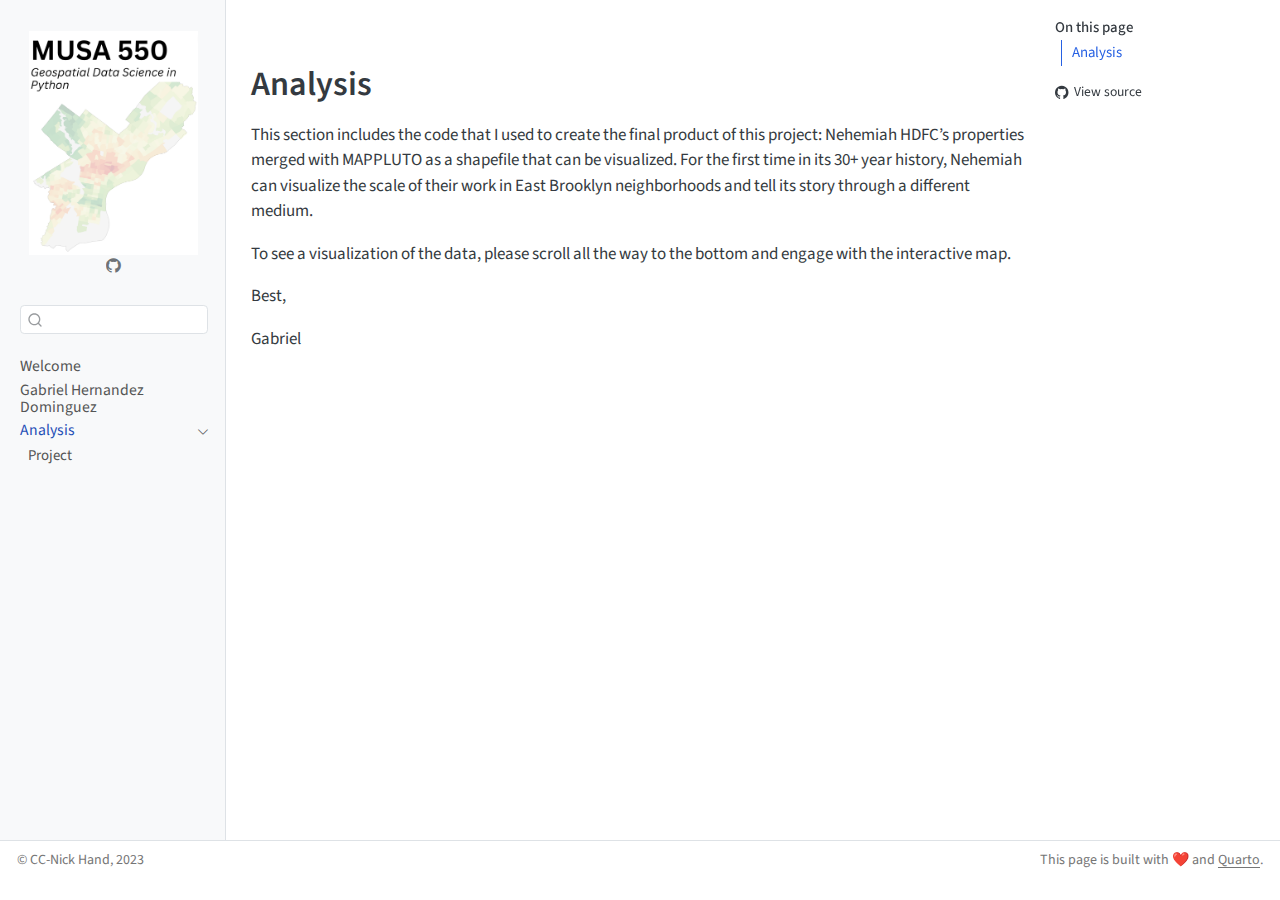
==== commit 0b655932: "updat" ====
--- a/docs/analysis/index.html
+++ b/docs/analysis/index.html
@@ -129,8 +129,11 @@
       </div>
       <ul id="quarto-sidebar-section-1" class="collapse list-unstyled sidebar-section depth1 show">  
           <li class="sidebar-item">
- <span class="menu-text">analysis/MUSA_FINAL.ipynb text:Project</span>
-  </li>
+  <div class="sidebar-item-container"> 
+  <a href="../analysis/MUSA_FINAL.html" class="sidebar-item-text sidebar-link">
+ <span class="menu-text">Project</span></a>
+  </div>
+</li>
       </ul>
   </li>
     </ul>
